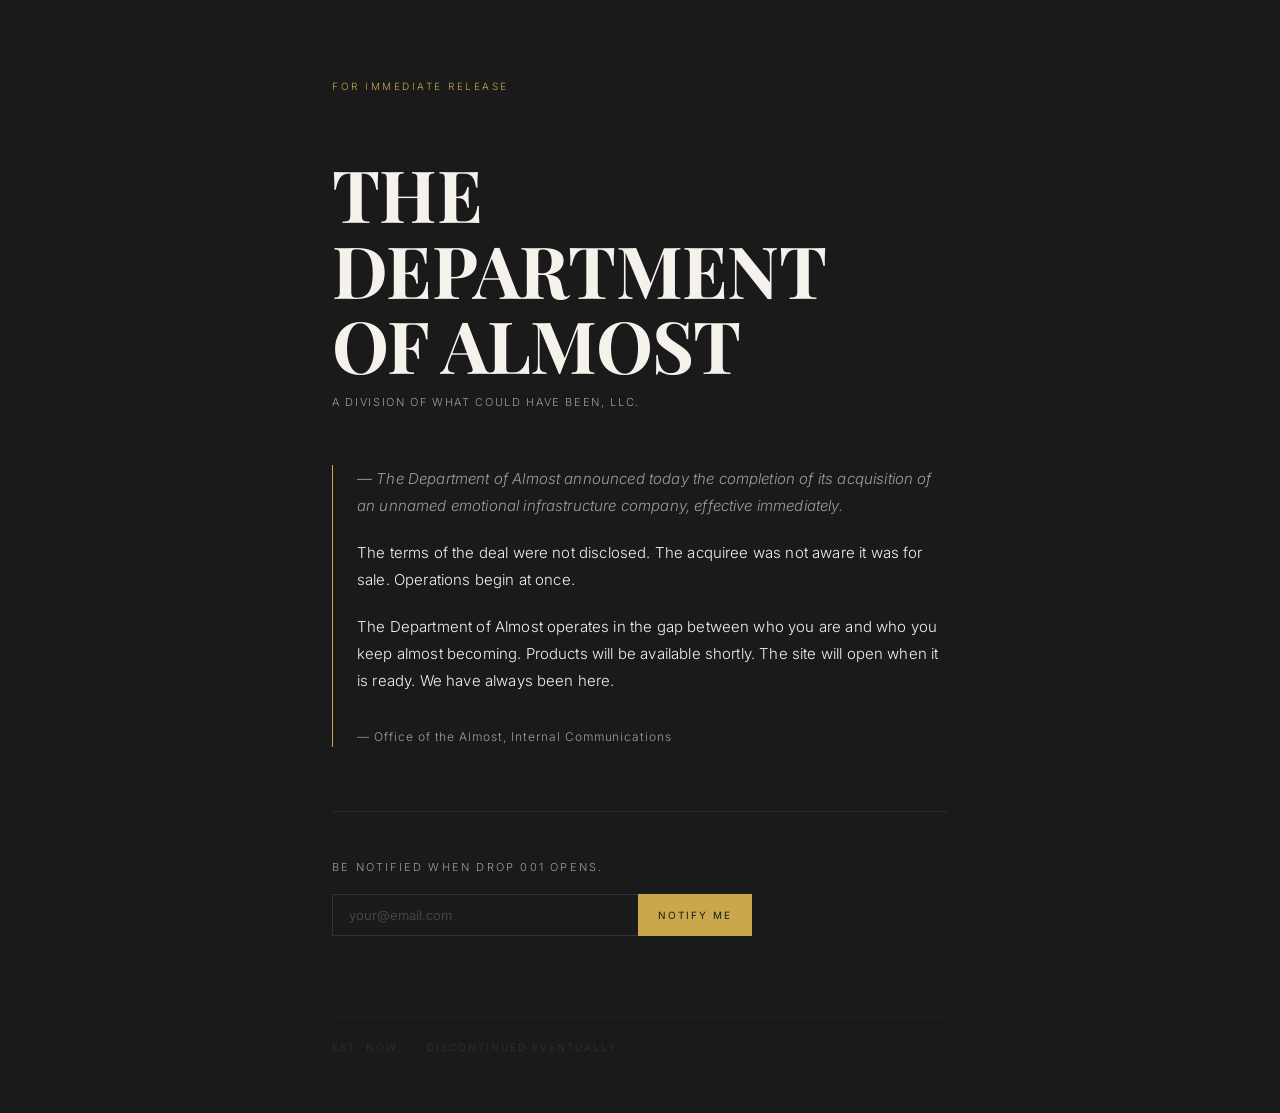
==== index.html @ a2f0dd34 "Launch: The Department of Almost — Phase 1" ====
<!DOCTYPE html>
<html lang="en">
<head>
  <meta charset="UTF-8" />
  <meta name="viewport" content="width=device-width, initial-scale=1.0" />
  <title>The Department of Almost</title>
  <link rel="preconnect" href="https://fonts.googleapis.com">
  <link href="https://fonts.googleapis.com/css2?family=Playfair+Display:wght@400;700&family=Inter:wght@300;400&display=swap" rel="stylesheet">
  <link rel="stylesheet" href="style.css" />
</head>
<body>
  <div class="container">
    <header>
      <p class="eyebrow">FOR IMMEDIATE RELEASE</p>
    </header>

    <main>
      <h1>THE DEPARTMENT<br>OF ALMOST</h1>
      <p class="division">A Division of What Could Have Been, LLC.</p>

      <div class="release">
        <p class="dateline">— The Department of Almost announced today the completion of its acquisition of an unnamed emotional infrastructure company, effective immediately.</p>
        <p>The terms of the deal were not disclosed. The acquiree was not aware it was for sale. Operations begin at once.</p>
        <p>The Department of Almost operates in the gap between who you are and who you keep almost becoming. Products will be available shortly. The site will open when it is ready. We have always been here.</p>
        <p class="signed">— Office of the Almost, Internal Communications</p>
      </div>

      <div class="subscribe">
        <p class="subscribe-label">Be notified when Drop 001 opens.</p>
        <form class="subscribe-form" onsubmit="handleSubmit(event)">
          <input type="email" placeholder="your@email.com" required />
          <button type="submit">NOTIFY ME</button>
        </form>
        <p class="disclaimer" id="confirm" style="display:none;">You are on the list. We were already expecting you.</p>
      </div>
    </main>

    <footer>
      <p>Est. Now. &nbsp;&middot;&nbsp; Discontinued Eventually.</p>
    </footer>
  </div>

  <script>
    function handleSubmit(e) {
      e.preventDefault();
      document.getElementById('confirm').style.display = 'block';
      e.target.style.display = 'none';
    }
  </script>
</body>
</html>
---- style.css ----
*, *::before, *::after { box-sizing: border-box; margin: 0; padding: 0; }

:root {
  --almost-black: #1A1A1A;
  --not-quite-white: #F5F2EC;
  --provisional-gold: #C9A84C;
  --unfinished-grey: #9E9E9E;
}

html, body {
  background-color: var(--almost-black);
  color: var(--not-quite-white);
  font-family: 'Inter', sans-serif;
  font-weight: 300;
  min-height: 100vh;
  letter-spacing: 0.01em;
}

.container {
  max-width: 680px;
  margin: 0 auto;
  padding: 80px 32px 60px;
  display: flex;
  flex-direction: column;
  min-height: 100vh;
}

header {
  margin-bottom: 64px;
}

.eyebrow {
  font-size: 10px;
  letter-spacing: 0.25em;
  color: var(--provisional-gold);
  text-transform: uppercase;
}

h1 {
  font-family: 'Playfair Display', serif;
  font-size: clamp(42px, 8vw, 72px);
  font-weight: 700;
  line-height: 1.05;
  letter-spacing: -0.01em;
  margin-bottom: 12px;
  color: var(--not-quite-white);
}

.division {
  font-size: 11px;
  letter-spacing: 0.15em;
  color: var(--unfinished-grey);
  text-transform: uppercase;
  margin-bottom: 56px;
}

.release {
  border-left: 1px solid var(--provisional-gold);
  padding-left: 24px;
  margin-bottom: 64px;
}

.release p {
  font-size: 15px;
  line-height: 1.8;
  color: var(--not-quite-white);
  margin-bottom: 20px;
}

.dateline {
  color: var(--unfinished-grey) !important;
  font-style: italic;
}

.signed {
  font-size: 12px !important;
  color: var(--unfinished-grey) !important;
  letter-spacing: 0.08em;
  margin-top: 32px;
}

.subscribe {
  margin-top: auto;
  padding-top: 48px;
  border-top: 1px solid #2a2a2a;
}

.subscribe-label {
  font-size: 11px;
  letter-spacing: 0.2em;
  text-transform: uppercase;
  color: var(--unfinished-grey);
  margin-bottom: 20px;
}

.subscribe-form {
  display: flex;
  gap: 0;
  max-width: 420px;
}

.subscribe-form input {
  flex: 1;
  background: transparent;
  border: 1px solid #333;
  border-right: none;
  padding: 12px 16px;
  font-family: 'Inter', sans-serif;
  font-size: 13px;
  color: var(--not-quite-white);
  outline: none;
  transition: border-color 0.2s;
}

.subscribe-form input:focus {
  border-color: var(--provisional-gold);
}

.subscribe-form input::placeholder {
  color: #444;
}

.subscribe-form button {
  background: var(--provisional-gold);
  color: var(--almost-black);
  border: none;
  padding: 12px 20px;
  font-family: 'Inter', sans-serif;
  font-size: 10px;
  font-weight: 400;
  letter-spacing: 0.2em;
  text-transform: uppercase;
  cursor: pointer;
  transition: opacity 0.2s;
}

.subscribe-form button:hover {
  opacity: 0.85;
}

.disclaimer {
  font-size: 12px;
  color: var(--provisional-gold);
  letter-spacing: 0.08em;
  margin-top: 16px;
  font-style: italic;
}

footer {
  margin-top: 80px;
  padding-top: 24px;
  border-top: 1px solid #1f1f1f;
}

footer p {
  font-size: 10px;
  letter-spacing: 0.2em;
  color: #333;
  text-transform: uppercase;
}
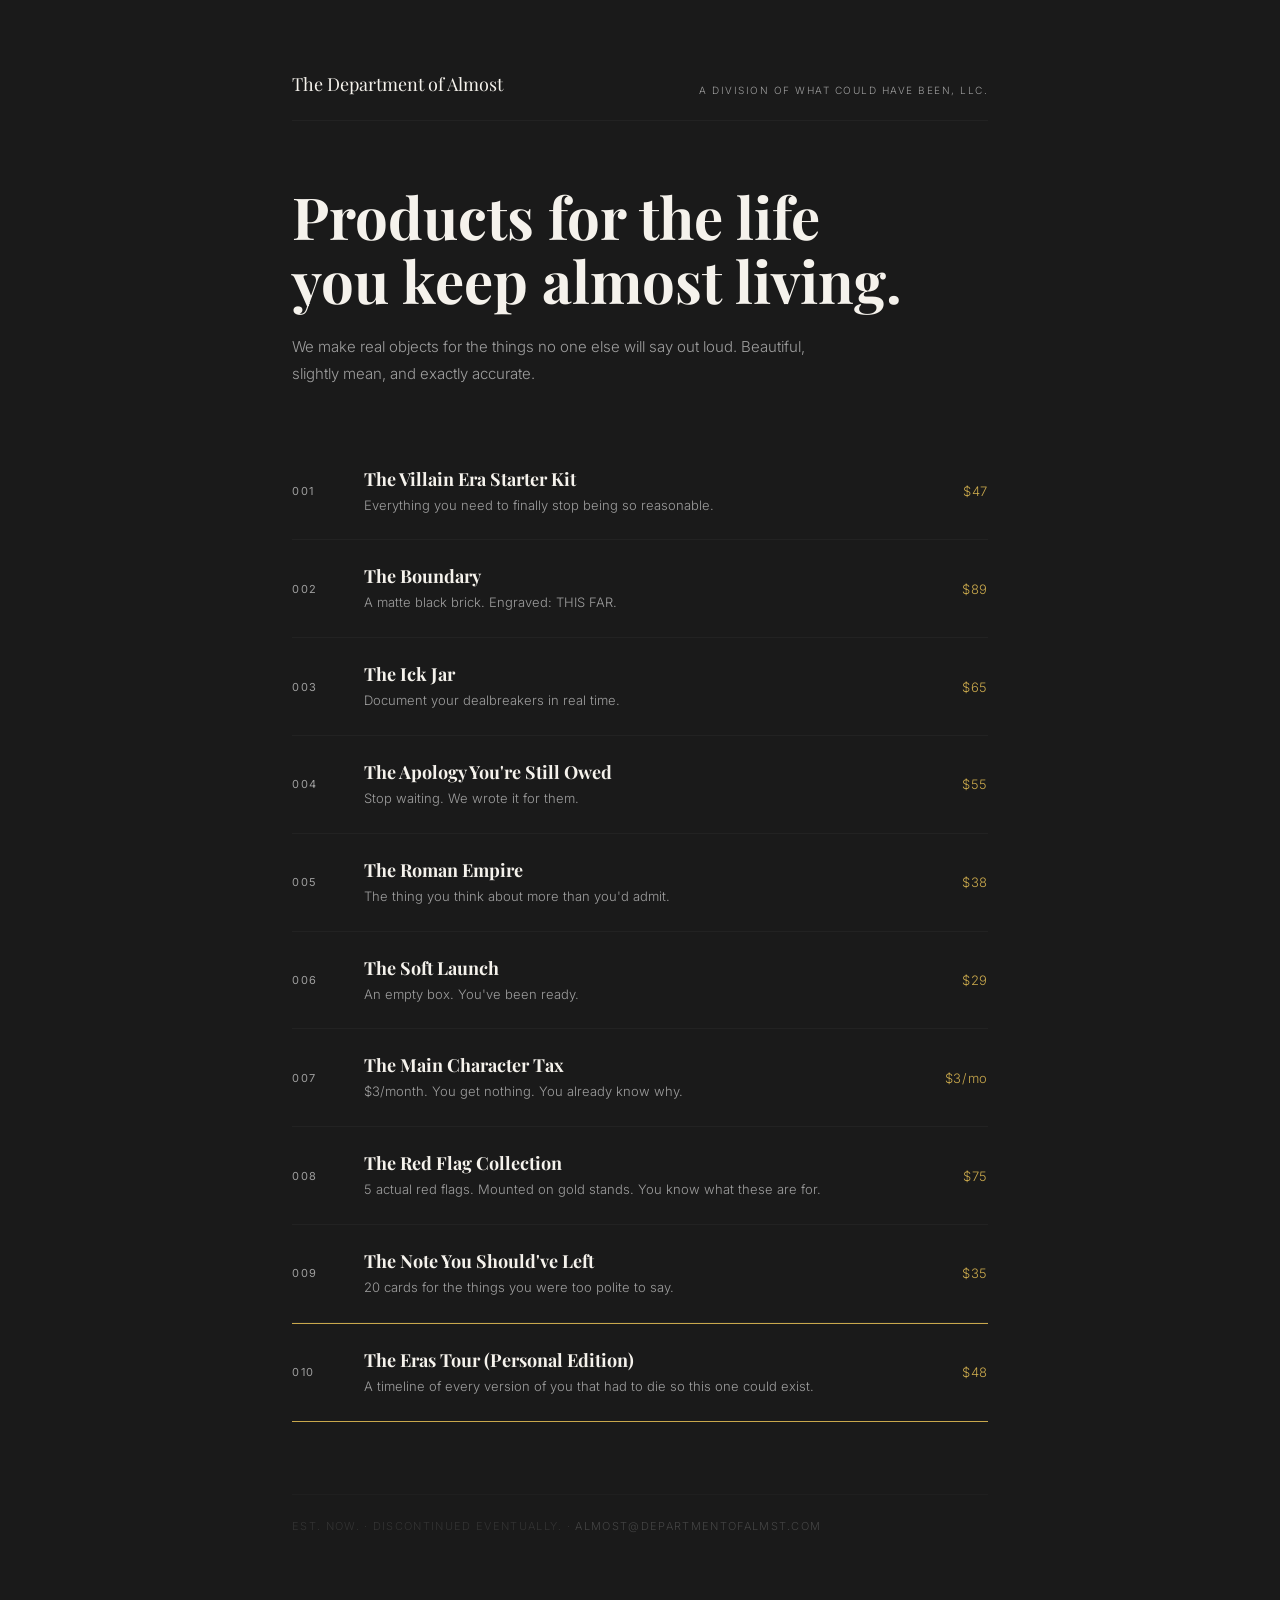
==== commit 3edcb630: "Drop: New catalog. Funnier. Sharper. More honest." ====
--- a/index.html
+++ b/index.html
@@ -5,47 +5,118 @@
   <meta name="viewport" content="width=device-width, initial-scale=1.0" />
   <title>The Department of Almost</title>
   <link rel="preconnect" href="https://fonts.googleapis.com">
-  <link href="https://fonts.googleapis.com/css2?family=Playfair+Display:wght@400;700&family=Inter:wght@300;400&display=swap" rel="stylesheet">
+  <link href="https://fonts.googleapis.com/css2?family=Playfair+Display:wght@400;700&family=Inter:wght@300;400;500&display=swap" rel="stylesheet">
   <link rel="stylesheet" href="style.css" />
 </head>
 <body>
   <div class="container">
     <header>
-      <p class="eyebrow">FOR IMMEDIATE RELEASE</p>
+      <p class="eyebrow">The Department of Almost</p>
+      <p class="sub-eyebrow">A Division of What Could Have Been, LLC.</p>
     </header>
 
     <main>
-      <h1>THE DEPARTMENT<br>OF ALMOST</h1>
-      <p class="division">A Division of What Could Have Been, LLC.</p>
+      <h1>Products for the life<br>you keep almost living.</h1>
+      <p class="intro">We make real objects for the things no one else will say out loud. Beautiful, slightly mean, and exactly accurate.</p>
 
-      <div class="release">
-        <p class="dateline">— The Department of Almost announced today the completion of its acquisition of an unnamed emotional infrastructure company, effective immediately.</p>
-        <p>The terms of the deal were not disclosed. The acquiree was not aware it was for sale. Operations begin at once.</p>
-        <p>The Department of Almost operates in the gap between who you are and who you keep almost becoming. Products will be available shortly. The site will open when it is ready. We have always been here.</p>
-        <p class="signed">— Office of the Almost, Internal Communications</p>
-      </div>
+      <div class="catalog">
 
-      <div class="subscribe">
-        <p class="subscribe-label">Be notified when Drop 001 opens.</p>
-        <form class="subscribe-form" onsubmit="handleSubmit(event)">
-          <input type="email" placeholder="your@email.com" required />
-          <button type="submit">NOTIFY ME</button>
-        </form>
-        <p class="disclaimer" id="confirm" style="display:none;">You are on the list. We were already expecting you.</p>
+        <a href="product/villain-era.html" class="product-card">
+          <span class="drop-num">001</span>
+          <div>
+            <h2>The Villain Era Starter Kit</h2>
+            <p>Everything you need to finally stop being so reasonable.</p>
+          </div>
+          <span class="price">$47</span>
+        </a>
+
+        <a href="product/the-boundary.html" class="product-card">
+          <span class="drop-num">002</span>
+          <div>
+            <h2>The Boundary</h2>
+            <p>A matte black brick. Engraved: THIS FAR.</p>
+          </div>
+          <span class="price">$89</span>
+        </a>
+
+        <a href="product/ick-jar.html" class="product-card">
+          <span class="drop-num">003</span>
+          <div>
+            <h2>The Ick Jar</h2>
+            <p>Document your dealbreakers in real time.</p>
+          </div>
+          <span class="price">$65</span>
+        </a>
+
+        <a href="product/apology-owed.html" class="product-card">
+          <span class="drop-num">004</span>
+          <div>
+            <h2>The Apology You're Still Owed</h2>
+            <p>Stop waiting. We wrote it for them.</p>
+          </div>
+          <span class="price">$55</span>
+        </a>
+
+        <a href="product/roman-empire.html" class="product-card">
+          <span class="drop-num">005</span>
+          <div>
+            <h2>The Roman Empire</h2>
+            <p>The thing you think about more than you'd admit.</p>
+          </div>
+          <span class="price">$38</span>
+        </a>
+
+        <a href="product/soft-launch.html" class="product-card">
+          <span class="drop-num">006</span>
+          <div>
+            <h2>The Soft Launch</h2>
+            <p>An empty box. You've been ready.</p>
+          </div>
+          <span class="price">$29</span>
+        </a>
+
+        <a href="product/main-character-tax.html" class="product-card">
+          <span class="drop-num">007</span>
+          <div>
+            <h2>The Main Character Tax</h2>
+            <p>$3/month. You get nothing. You already know why.</p>
+          </div>
+          <span class="price">$3/mo</span>
+        </a>
+
+        <a href="product/red-flag-collection.html" class="product-card">
+          <span class="drop-num">008</span>
+          <div>
+            <h2>The Red Flag Collection</h2>
+            <p>5 actual red flags. Mounted on gold stands. You know what these are for.</p>
+          </div>
+          <span class="price">$75</span>
+        </a>
+
+        <a href="product/note-you-shouldve-left.html" class="product-card">
+          <span class="drop-num">009</span>
+          <div>
+            <h2>The Note You Should've Left</h2>
+            <p>20 cards for the things you were too polite to say.</p>
+          </div>
+          <span class="price">$35</span>
+        </a>
+
+        <a href="product/eras-tour.html" class="product-card featured">
+          <span class="drop-num">010</span>
+          <div>
+            <h2>The Eras Tour (Personal Edition)</h2>
+            <p>A timeline of every version of you that had to die so this one could exist.</p>
+          </div>
+          <span class="price">$48</span>
+        </a>
+
       </div>
     </main>
 
     <footer>
-      <p>Est. Now. &nbsp;&middot;&nbsp; Discontinued Eventually.</p>
+      <p>Est. Now.&nbsp;&middot;&nbsp;Discontinued Eventually.&nbsp;&middot;&nbsp;<a href="mailto:almost@departmentofalmst.com">almost@departmentofalmst.com</a></p>
     </footer>
   </div>
-
-  <script>
-    function handleSubmit(e) {
-      e.preventDefault();
-      document.getElementById('confirm').style.display = 'block';
-      e.target.style.display = 'none';
-    }
-  </script>
 </body>
 </html>
--- a/style.css
+++ b/style.css
@@ -5,6 +5,7 @@
   --not-quite-white: #F5F2EC;
   --provisional-gold: #C9A84C;
   --unfinished-grey: #9E9E9E;
+  --deep-grey: #2a2a2a;
 }
 
 html, body {
@@ -13,148 +14,232 @@
   font-family: 'Inter', sans-serif;
   font-weight: 300;
   min-height: 100vh;
-  letter-spacing: 0.01em;
 }
 
 .container {
-  max-width: 680px;
+  max-width: 760px;
   margin: 0 auto;
-  padding: 80px 32px 60px;
+  padding: 72px 32px 80px;
+}
+
+header {
+  margin-bottom: 64px;
+  border-bottom: 1px solid #222;
+  padding-bottom: 24px;
+  display: flex;
+  justify-content: space-between;
+  align-items: flex-end;
+}
+
+.eyebrow {
+  font-family: 'Playfair Display', serif;
+  font-size: 18px;
+  color: var(--not-quite-white);
+}
+
+.sub-eyebrow {
+  font-size: 10px;
+  letter-spacing: 0.15em;
+  color: var(--unfinished-grey);
+  text-transform: uppercase;
+}
+
+h1 {
+  font-family: 'Playfair Display', serif;
+  font-size: clamp(36px, 6vw, 58px);
+  font-weight: 700;
+  line-height: 1.1;
+  margin-bottom: 20px;
+  color: var(--not-quite-white);
+}
+
+.intro {
+  font-size: 15px;
+  line-height: 1.8;
+  color: var(--unfinished-grey);
+  margin-bottom: 56px;
+  max-width: 520px;
+}
+
+.catalog {
   display: flex;
   flex-direction: column;
-  min-height: 100vh;
-}
-
-header {
-  margin-bottom: 64px;
-}
-
-.eyebrow {
-  font-size: 10px;
-  letter-spacing: 0.25em;
-  color: var(--provisional-gold);
-  text-transform: uppercase;
-}
-
-h1 {
-  font-family: 'Playfair Display', serif;
-  font-size: clamp(42px, 8vw, 72px);
+  gap: 0;
+}
+
+.product-card {
+  display: grid;
+  grid-template-columns: 48px 1fr 64px;
+  align-items: center;
+  gap: 24px;
+  padding: 24px 0;
+  border-bottom: 1px solid #222;
+  text-decoration: none;
+  color: inherit;
+  transition: background 0.15s;
+  cursor: pointer;
+}
+
+.product-card:hover {
+  background: #1f1f1f;
+  padding-left: 12px;
+  padding-right: 12px;
+  margin-left: -12px;
+  margin-right: -12px;
+}
+
+.product-card:hover h2 {
+  color: var(--provisional-gold);
+}
+
+.drop-num {
+  font-size: 11px;
+  letter-spacing: 0.15em;
+  color: var(--unfinished-grey);
+  font-weight: 400;
+}
+
+.product-card h2 {
+  font-family: 'Playfair Display', serif;
+  font-size: 18px;
   font-weight: 700;
-  line-height: 1.05;
-  letter-spacing: -0.01em;
-  margin-bottom: 12px;
-  color: var(--not-quite-white);
-}
-
-.division {
-  font-size: 11px;
-  letter-spacing: 0.15em;
-  color: var(--unfinished-grey);
-  text-transform: uppercase;
-  margin-bottom: 56px;
-}
-
-.release {
-  border-left: 1px solid var(--provisional-gold);
-  padding-left: 24px;
-  margin-bottom: 64px;
-}
-
-.release p {
-  font-size: 15px;
-  line-height: 1.8;
-  color: var(--not-quite-white);
-  margin-bottom: 20px;
-}
-
-.dateline {
-  color: var(--unfinished-grey) !important;
-  font-style: italic;
-}
-
-.signed {
-  font-size: 12px !important;
-  color: var(--unfinished-grey) !important;
-  letter-spacing: 0.08em;
-  margin-top: 32px;
-}
-
-.subscribe {
-  margin-top: auto;
-  padding-top: 48px;
-  border-top: 1px solid #2a2a2a;
-}
-
-.subscribe-label {
-  font-size: 11px;
-  letter-spacing: 0.2em;
-  text-transform: uppercase;
-  color: var(--unfinished-grey);
-  margin-bottom: 20px;
-}
-
-.subscribe-form {
-  display: flex;
-  gap: 0;
-  max-width: 420px;
-}
-
-.subscribe-form input {
-  flex: 1;
-  background: transparent;
-  border: 1px solid #333;
-  border-right: none;
-  padding: 12px 16px;
-  font-family: 'Inter', sans-serif;
+  margin-bottom: 4px;
+  transition: color 0.15s;
+}
+
+.product-card p {
   font-size: 13px;
-  color: var(--not-quite-white);
-  outline: none;
-  transition: border-color 0.2s;
-}
-
-.subscribe-form input:focus {
-  border-color: var(--provisional-gold);
-}
-
-.subscribe-form input::placeholder {
-  color: #444;
-}
-
-.subscribe-form button {
-  background: var(--provisional-gold);
-  color: var(--almost-black);
-  border: none;
-  padding: 12px 20px;
-  font-family: 'Inter', sans-serif;
-  font-size: 10px;
-  font-weight: 400;
-  letter-spacing: 0.2em;
-  text-transform: uppercase;
-  cursor: pointer;
-  transition: opacity 0.2s;
-}
-
-.subscribe-form button:hover {
-  opacity: 0.85;
-}
-
-.disclaimer {
-  font-size: 12px;
-  color: var(--provisional-gold);
-  letter-spacing: 0.08em;
-  margin-top: 16px;
-  font-style: italic;
+  color: var(--unfinished-grey);
+  line-height: 1.6;
+}
+
+.price {
+  font-size: 13px;
+  color: var(--provisional-gold);
+  letter-spacing: 0.05em;
+  text-align: right;
+  white-space: nowrap;
+}
+
+.featured {
+  border-top: 1px solid var(--provisional-gold);
+  border-bottom: 1px solid var(--provisional-gold);
 }
 
 footer {
-  margin-top: 80px;
+  margin-top: 72px;
   padding-top: 24px;
   border-top: 1px solid #1f1f1f;
-}
-
-footer p {
-  font-size: 10px;
-  letter-spacing: 0.2em;
+  font-size: 11px;
+  letter-spacing: 0.12em;
   color: #333;
   text-transform: uppercase;
+}
+
+footer a {
+  color: #444;
+  text-decoration: none;
+}
+
+footer a:hover {
+  color: var(--provisional-gold);
+}
+
+/* Product page styles */
+.nav-back {
+  font-size: 11px;
+  letter-spacing: 0.15em;
+  text-transform: uppercase;
+  color: var(--unfinished-grey);
+  text-decoration: none;
+  display: inline-block;
+  margin-bottom: 56px;
+  transition: color 0.15s;
+}
+.nav-back:hover { color: var(--provisional-gold); }
+
+.drop-label {
+  font-size: 10px;
+  letter-spacing: 0.25em;
+  color: var(--provisional-gold);
+  text-transform: uppercase;
+  display: block;
+  margin-bottom: 16px;
+}
+
+.product-title {
+  font-family: 'Playfair Display', serif;
+  font-size: clamp(32px, 6vw, 52px);
+  font-weight: 700;
+  line-height: 1.1;
+  margin-bottom: 10px;
+}
+
+.product-tagline {
+  font-size: 15px;
+  color: var(--unfinished-grey);
+  font-style: italic;
+  margin-bottom: 48px;
+  line-height: 1.7;
+}
+
+.product-body p {
+  font-size: 15px;
+  line-height: 1.9;
+  margin-bottom: 20px;
+  max-width: 560px;
+}
+
+.product-meta {
+  margin: 48px 0;
+  border-top: 1px solid #2a2a2a;
+  border-bottom: 1px solid #2a2a2a;
+  padding: 8px 0;
+}
+
+.meta-row {
+  display: flex;
+  justify-content: space-between;
+  font-size: 12px;
+  letter-spacing: 0.08em;
+  padding: 12px 0;
+  border-bottom: 1px solid #1f1f1f;
+}
+.meta-row:last-child { border-bottom: none; }
+.meta-label { color: var(--unfinished-grey); text-transform: uppercase; letter-spacing: 0.15em; font-size: 10px; }
+.meta-value { color: var(--not-quite-white); font-size: 13px; }
+
+.add-to-cart {
+  width: 100%;
+  max-width: 420px;
+  background: transparent;
+  border: 1px solid var(--provisional-gold);
+  color: var(--provisional-gold);
+  padding: 16px;
+  font-family: 'Inter', sans-serif;
+  font-size: 10px;
+  letter-spacing: 0.3em;
+  text-transform: uppercase;
+  cursor: pointer;
+  transition: all 0.2s;
+  margin-top: 32px;
+  display: block;
+}
+.add-to-cart:hover { background: var(--provisional-gold); color: var(--almost-black); }
+
+.cart-note {
+  font-size: 11px;
+  color: #444;
+  letter-spacing: 0.08em;
+  margin-top: 12px;
+  font-style: italic;
+}
+
+.disclaimer {
+  font-size: 10px;
+  color: #333;
+  line-height: 1.7;
+  margin-top: 48px;
+  max-width: 480px;
+  letter-spacing: 0.03em;
 }
